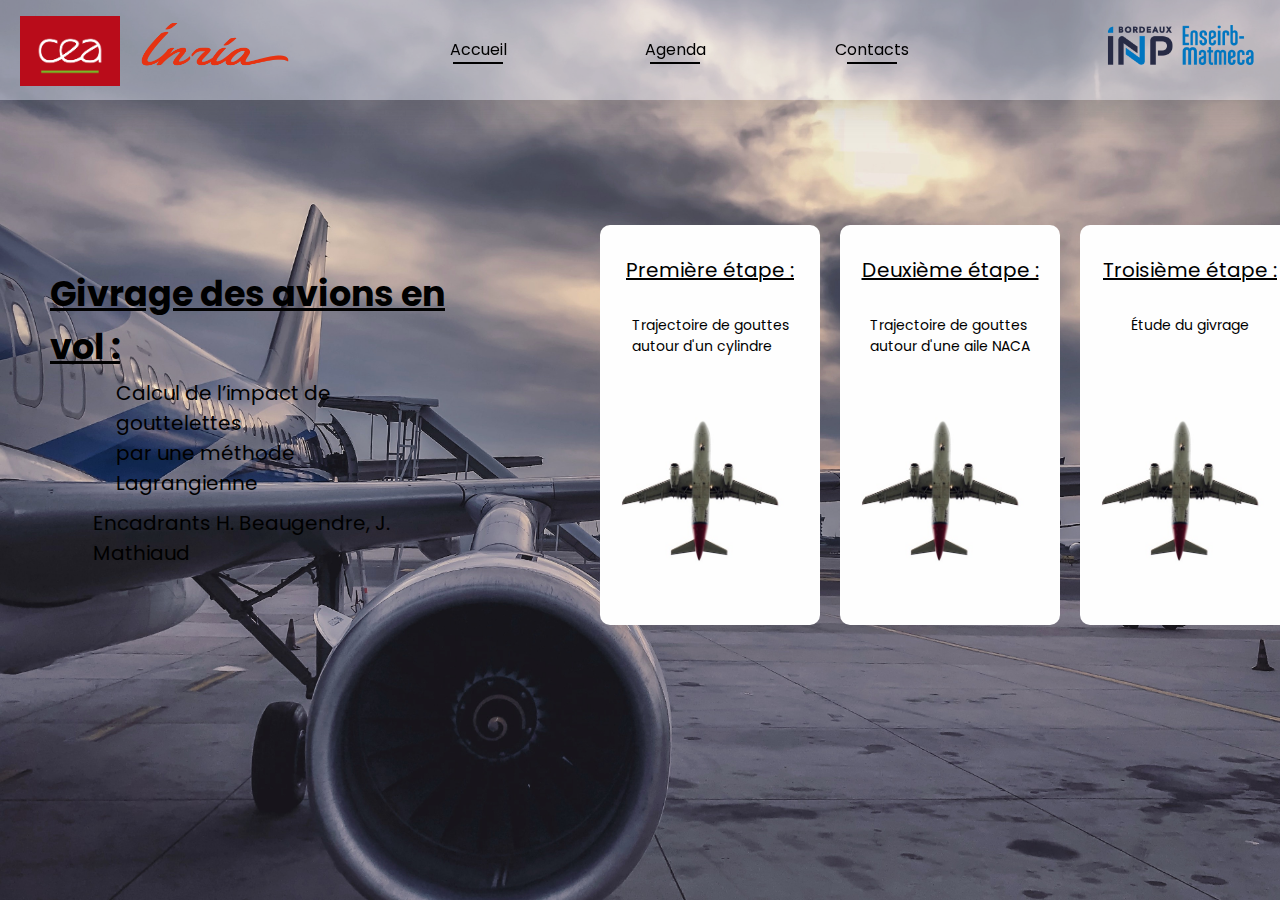
==== index.html @ e5166c4a "Add files via upload" ====
<!DOCTYPE html>

<html>

    <head>

        <meta charset="UTF-8">
        <link rel="stylesheet" href="style.css">
        <title>Accueil - Givrage</title>

    </head>

    <body>


        <div class="all">

            <div class="nav">

                <ul class="logo_2">
                    <a href="index.html"><div class="logo_cea"></div></a>
                    <a href="index.html"><div class="logo_inria"></div></a>
                </ul>

                <ul class="milieu">
                    <ul class="normal">
                        <a href="./index.html"><li>Accueil</li></a>
                        <div class="trait"></div>
                    </ul>
                    <ul class="particulier">  
                        <a href="./Agenda/index.html"><li>Agenda</li></a>
                        <div class="trait"></div>
                    </ul>
                    <ul class="normal">
                        <a href="./Contacts/index.html"><li>Contacts</li></a>
                        <div class="trait"></div>
                    </ul>

                </ul>

                
                <a href="index.html"><div class="logo"></div></a>
                
            </div>


            <div class="etapes">


                <div class="titre">
                    <div class="gros">
                        Givrage des avions en vol : 
                    </div>
                    <div class="fit">
                        Calcul de l’impact de gouttelettes 
                        <br> par une méthode Lagrangienne 
                    </div>
                    <div class="encadrant">
                        Encadrants H. Beaugendre, J. Mathiaud
                    </div>

                </div>

                <ul class="milieu_haut">

                    <a href="./premiere_etape/index.html"><div class="espace">
                        <div class="cas">Première étape : </div>
                        <div class="ecriture">
                            Trajectoire de gouttes <br> autour d'un cylindre
                        </div>
                    </div></a>
                    <a href="./deuxieme_etape/index.html"><div class="espace">
                        <div class="cas">Deuxième étape :</div>
                        <div class="ecriture">
                            Trajectoire de gouttes <br> autour d'une aile NACA 
                        </div>
                    </div></a>
                    <a href="./troisieme_etape/index.html"><div class="espace">
                        <div class="cas">Troisième étape :</div>
                        <div class="ecriture">
                            Étude du givrage<br>  
                        </div>
                    </div></a>

                </ul>



            </div>


        </div>





    </body>


</html>
---- style.css ----
@import url('https://fonts.googleapis.com/css2?family=Poppins&display=swap');
@import url('https://fonts.googleapis.com/css2?family=Dancing+Script&display=swap');
@import url('https://fonts.googleapis.com/css2?family=Lato:wght@300&display=swap');

*{
    padding: 0; 
    margin: 0; 
}

body{
    scroll-behavior: smooth;
    background-image: url("./asset/avion.jpg");  
    background-size: cover;
    background-position:top; 
    background-repeat: no-repeat;
    position: relative;

}

li{

    list-style-type: none;
}

a{
    text-decoration: none;
}


.nav{
    position: fixed;
    display: flex;
    align-items: center;
    justify-content: space-between;
    height: 100px;
    width: 100%;
    background-color: rgba(0, 255, 255, 0);
    transition: width 0.5s, height 1s, background-color 0.4s, transform 0.5s;
    z-index: 1000;


}

.nav li{
    color : black; 
}

.nav:hover{
    background-color: rgba(237, 242, 255, 0.416);
    box-shadow: 2px 8px 32px rgba(91, 88, 88, 0.21);

}

.all{

    height: 100vh;

}

.avion{
    width: 100%;
    height: 100vh;
}

.logo{
    
    width: 200px;
    height: 100px;

    margin-left: 20px;
    margin-bottom: 70px;
    background-image: url("./asset/Logo_ENSEIRB-MATMECA-Bordeaux_INP.svg.png");  
    background-size: cover;
    background-repeat: no-repeat;

}

.milieu{
    display: flex;
    flex-direction: row;
}

.milieu li{
    font-family: 'Poppins', sans-serif;

}

.milieu .normal{
    display: flex;
    flex-direction: column;
    justify-content: center;
    align-items: center;
    width: 70px;
    margin : 5px 50px; 
    padding: 8px 9px;
    border-radius: 20px 0px 20px 0px;
    transition: width 0.5s, height 1s, background-color 0.4s, transform 0.5s;

}

.particulier{
    display: flex;
    flex-direction: column;
    justify-content: center;
    align-items: center;
    width: 70px;
    margin : 5px 50px; 
    border-radius: 20px 0px 20px 0px;
    padding: 8px 18px;
    transition: width 0.5s, height 1s, background-color 0.9s, transform 0.5s;

    
}

.milieu ul:hover{
    background-color: rgba(113, 113, 113, 0.569);

}

.trait{
    background-color: black;
    height: 2px;
    width: 50px;
}



.logo_2{
    display: flex;
    flex-direction: row;
}

.logo_cea{
    
    width: 100px;
    height: 70px;

    margin-left: 20px;
    margin-bottom: 13px;
    background-image: url("./asset/CEA_logo_nouveau.svg.png");  
    background-size: cover;
    background-position: center;
    margin-top: 15px;

}


.logo_inria{
    
    width: 150px;
    height: 70px;

    margin-left: 20px;
    margin-bottom: 13px;
    background-image: url("./asset/Inr_logo_fr_rouge.png");  
    background-size: cover;
    background-position: center;
    margin-top: 15px;


}

.etapes{
    padding-top: 150px;

    display: flex ;
    flex-direction: row;
    justify-content: space-between; 
    align-items: center;
}



.milieu_haut{
    display: flex;
    flex-direction: row;
    height: 400px;
    width: 50%;
    margin: 70px 50px;
}

.titre{

    font-family: 'Poppins', sans-serif;
    display: flex;
    flex-direction: column;
    margin: 0 50px;
    color: rgb(0, 0, 0);
    
}
.gros{
    font-size: 35px;
    font-weight: bold;
    text-decoration: underline;
}

.fit{
    font-size: 20px;
    padding: 5px 66px;
}

.encadrant{
    font-size: 20px;
    padding: 5px 43px;
}


.espace{

    margin: 5px 10px;
    height: 400px;
    width: 220px;
    background-image: url("./asset/pexels-isabella-mendes-348481.jpg");  
    background-size: cover;
    background-position:top; 
    background-position: center;

    border-radius: 10px 10px 10px 10px;

    transition: width 0.5s, height 1s, box-shadow 0.9s, transform 0.5s, border-radius 0.5s;

    display: flex;
    align-items: center;
    flex-direction: column;

}





.espace:hover{
    box-shadow:-9px 5px 19px rgba(79, 79, 79, 0.95);
    border-radius: 50px 10px 50px 10px;

}


.ecriture{
    display: flex;
    color: black;
    font-family: 'Poppins', sans-serif;
    font-size: 14px;
    margin-top: 30px;
}
.cas{
    display: flex;
    color: black;
    font-family: 'Poppins', sans-serif;
    font-size: 20px;
    margin-top: 30px; 
    text-decoration: underline;
}




.projet{

    font-family: 'Poppins', sans-serif;

    font-size: 30px;
    line-height: 3.875rem;

    margin : 0 80px; 
    text-transform: uppercase;
    color: rgb(1, 1, 26);

}
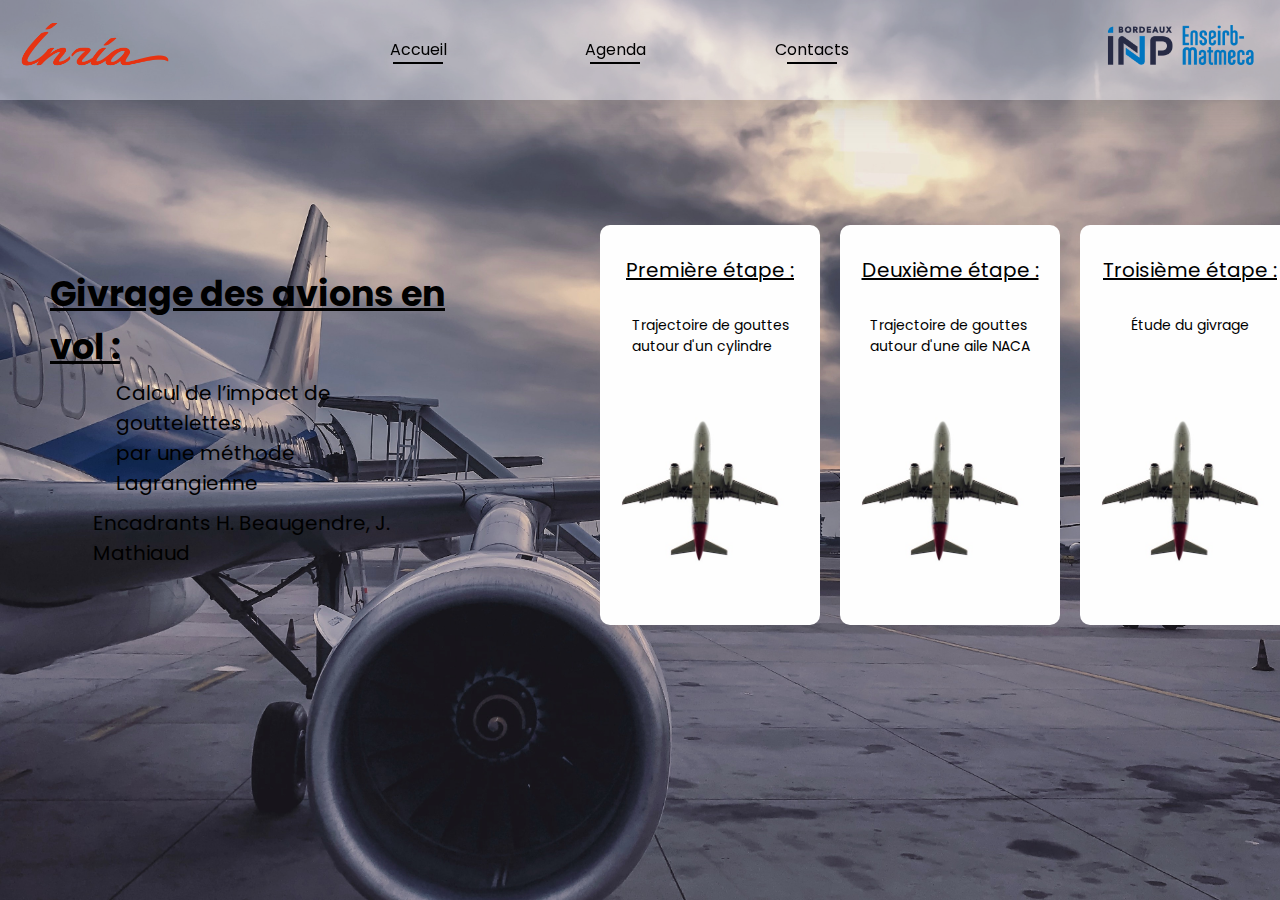
==== commit d5fb07eb: "Correction Logo" ====
--- a/index.html
+++ b/index.html
@@ -18,7 +18,6 @@
             <div class="nav">
 
                 <ul class="logo_2">
-                    <a href="index.html"><div class="logo_cea"></div></a>
                     <a href="index.html"><div class="logo_inria"></div></a>
                 </ul>
 
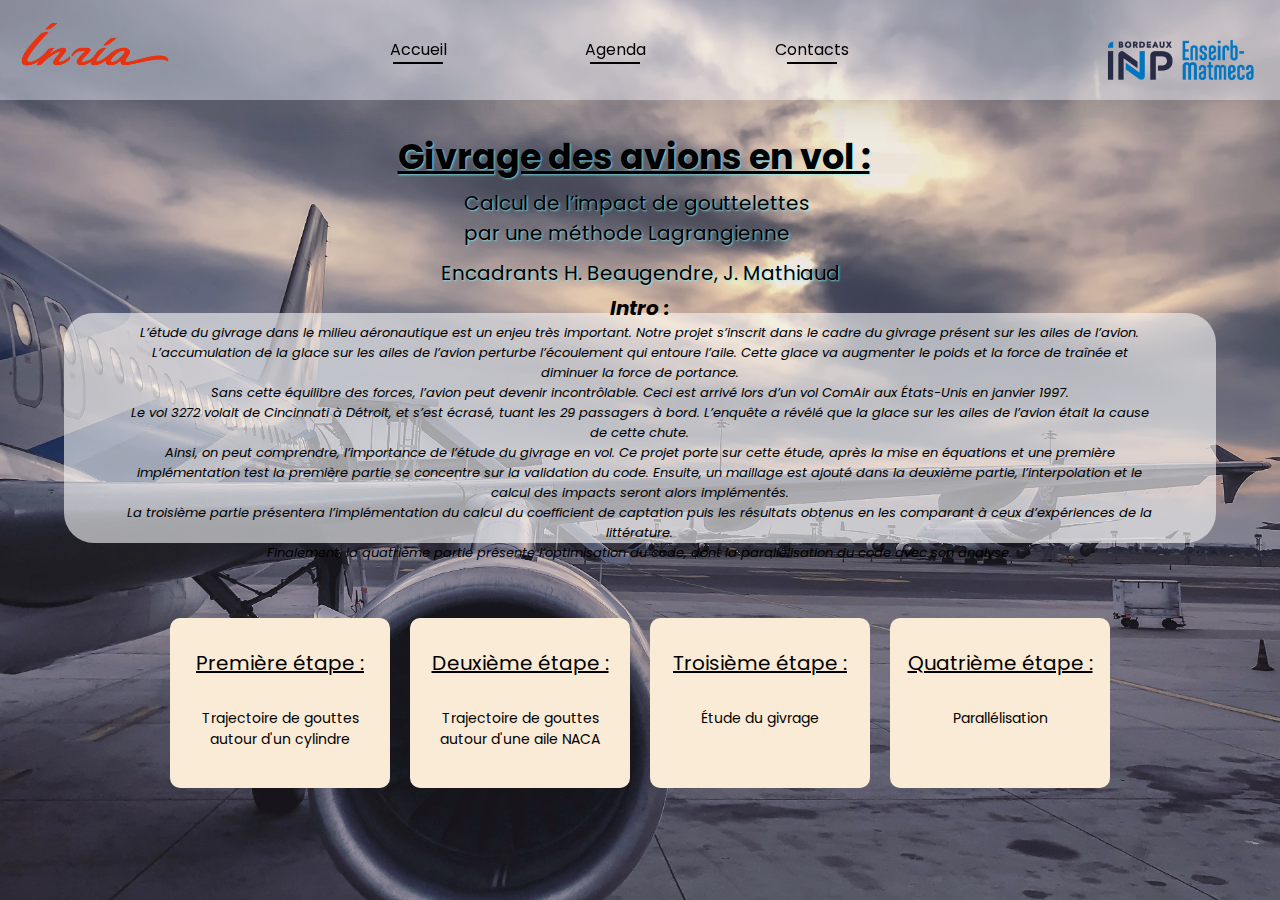
==== commit 10157d62: "Presque fini la deuxième page" ====
--- a/index.html
+++ b/index.html
@@ -60,6 +60,28 @@
 
                 </div>
 
+
+                <div class="intro">
+                    
+                    <div class="text-intro">
+                        Intro : 
+                    </div>
+                    <div class="texte">
+
+                        L’étude du givrage dans le milieu aéronautique est un enjeu très important. Notre projet s’inscrit dans le cadre du givrage présent sur les ailes de l’avion.</br>
+                        L’accumulation de la glace sur les ailes de l’avion perturbe l’écoulement qui entoure l’aile. Cette glace va augmenter le poids et la force de traînée et diminuer la force de portance. </br>
+                        Sans cette équilibre des forces, l’avion peut devenir incontrôlable. Ceci est arrivé lors d’un vol ComAir aux États-Unis en janvier 1997. </br>
+                        Le vol 3272 volait de Cincinnati à Détroit, et s’est écrasé, tuant les 29 passagers à bord. L’enquête a révélé que la glace sur les ailes de l’avion était la cause de cette chute. </br>
+                        Ainsi, on peut comprendre, l’importance de l’étude du givrage en vol. Ce projet porte sur cette étude, après la mise en équations et une première implémentation test la première partie se concentre 
+                        sur la validation du code. Ensuite, un maillage est ajouté dans la deuxième partie, l’interpolation et le calcul des impacts seront alors implémentés. </br>
+                        La troisième partie présentera l’implémentation du calcul du coefficient de captation puis les résultats obtenus en les comparant à ceux d’expériences de la littérature. </br>
+                        Finalement, la quatrième partie présente l’optimisation du code, dont la parallélisation du code avec son analyse. </br>
+
+                    </div>
+
+                </div>
+
+
                 <ul class="milieu_haut">
 
                     <a href="./premiere_etape/index.html"><div class="espace">
@@ -68,18 +90,28 @@
                             Trajectoire de gouttes <br> autour d'un cylindre
                         </div>
                     </div></a>
+
                     <a href="./deuxieme_etape/index.html"><div class="espace">
                         <div class="cas">Deuxième étape :</div>
                         <div class="ecriture">
                             Trajectoire de gouttes <br> autour d'une aile NACA 
                         </div>
                     </div></a>
+
                     <a href="./troisieme_etape/index.html"><div class="espace">
                         <div class="cas">Troisième étape :</div>
                         <div class="ecriture">
                             Étude du givrage<br>  
                         </div>
                     </div></a>
+
+                    <a href="./parallelisation/index.html"><div class="espace">
+                        <div class="cas">Quatrième étape :</div>
+                        <div class="ecriture">
+                            Parallélisation<br>  
+                        </div>
+                    </div></a>
+
 
                 </ul>
 
--- a/style.css
+++ b/style.css
@@ -68,7 +68,7 @@
     height: 100px;
 
     margin-left: 20px;
-    margin-bottom: 70px;
+    margin-bottom: 40px;
     background-image: url("./asset/Logo_ENSEIRB-MATMECA-Bordeaux_INP.svg.png");  
     background-size: cover;
     background-repeat: no-repeat;
@@ -161,22 +161,22 @@
 }
 
 .etapes{
-    padding-top: 150px;
-
+    padding-top: 120px;
     display: flex ;
+    flex-direction: column;
+    justify-content: space-between; 
+    align-items: center;
+}
+
+
+
+.milieu_haut{
+    display: flex;
     flex-direction: row;
-    justify-content: space-between; 
-    align-items: center;
-}
-
-
-
-.milieu_haut{
-    display: flex;
-    flex-direction: row;
-    height: 400px;
-    width: 50%;
-    margin: 70px 50px;
+    justify-content: center;
+    height: 200px;
+    width: 100%;
+    margin-top: 70px;
 }
 
 .titre{
@@ -184,10 +184,17 @@
     font-family: 'Poppins', sans-serif;
     display: flex;
     flex-direction: column;
-    margin: 0 50px;
+    margin: 10px 50px;
     color: rgb(0, 0, 0);
-    
-}
+
+    
+}
+
+.titre div{
+    text-shadow:1px 1px 2px rgba(129, 249, 255, 0.76);
+}
+
+
 .gros{
     font-size: 35px;
     font-weight: bold;
@@ -208,9 +215,10 @@
 .espace{
 
     margin: 5px 10px;
-    height: 400px;
+    height: 170px;
     width: 220px;
-    background-image: url("./asset/pexels-isabella-mendes-348481.jpg");  
+    background-color: antiquewhite;
+    /* background-image: url("./asset/pexels-isabella-mendes-348481.jpg");   */
     background-size: cover;
     background-position:top; 
     background-position: center;
@@ -224,7 +232,6 @@
     flex-direction: column;
 
 }
-
 
 
 
@@ -242,7 +249,9 @@
     font-family: 'Poppins', sans-serif;
     font-size: 14px;
     margin-top: 30px;
-}
+    text-align: center;
+}
+
 .cas{
     display: flex;
     color: black;
@@ -270,3 +279,29 @@
 
 
 
+
+.intro{
+    background-color: rgba(244, 244, 244, 0.627);
+    width: 90%;
+    height: 230px;
+    display: flex;
+    flex-direction: column;
+    justify-content: center;
+    align-items: center;
+    margin-top: 10px;
+    border-radius: 30px;
+    font-style:italic;
+}
+
+.text-intro{
+    font-size: 20px;
+    font-family: "Poppins", sans-serif;
+    font-weight: bold;
+}
+
+.texte{
+    text-align: center;
+    width: 90%;
+    font-size: 13px;
+    font-family: "Poppins", sans-serif;
+}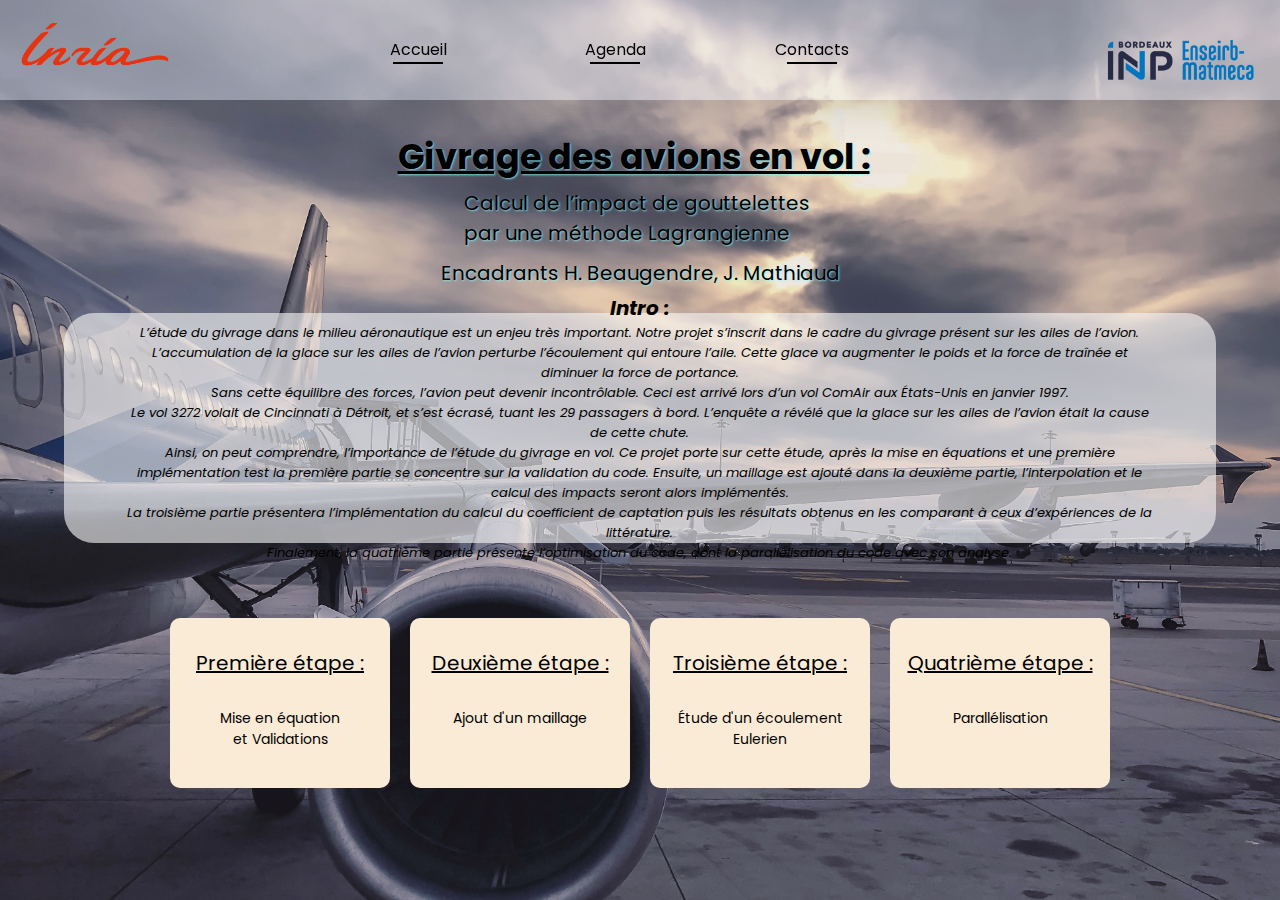
==== commit 39e5acd5: "A peu près tout bien fait" ====
--- a/index.html
+++ b/index.html
@@ -87,21 +87,21 @@
                     <a href="./premiere_etape/index.html"><div class="espace">
                         <div class="cas">Première étape : </div>
                         <div class="ecriture">
-                            Trajectoire de gouttes <br> autour d'un cylindre
+                            Mise en équation <br> et Validations
                         </div>
                     </div></a>
 
                     <a href="./deuxieme_etape/index.html"><div class="espace">
                         <div class="cas">Deuxième étape :</div>
                         <div class="ecriture">
-                            Trajectoire de gouttes <br> autour d'une aile NACA 
+                            Ajout d'un maillage  
                         </div>
                     </div></a>
 
                     <a href="./troisieme_etape/index.html"><div class="espace">
                         <div class="cas">Troisième étape :</div>
                         <div class="ecriture">
-                            Étude du givrage<br>  
+                            Étude d'un écoulement <br>  Eulerien
                         </div>
                     </div></a>
 
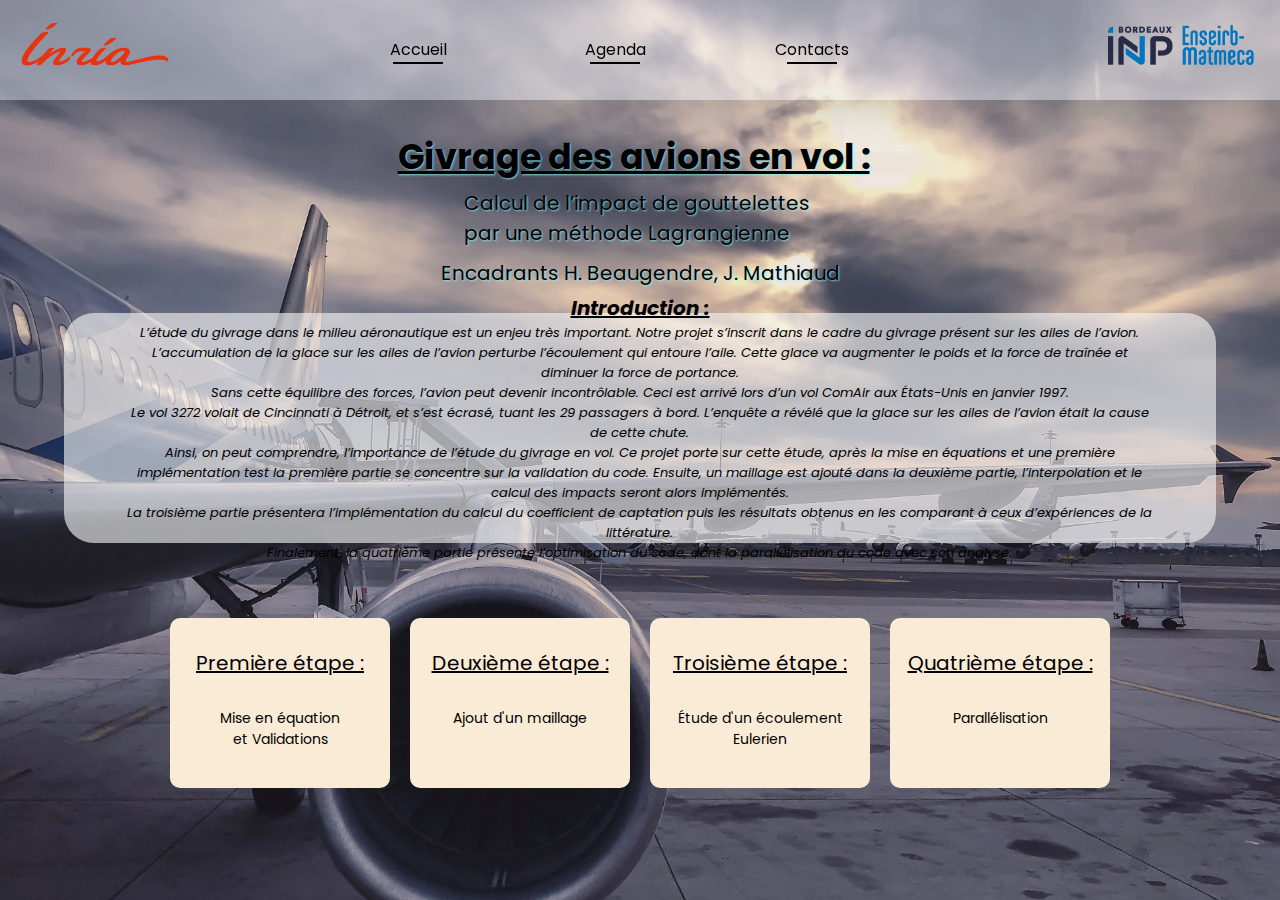
==== commit b58fb40d: "reglage de certain pb" ====
--- a/index.html
+++ b/index.html
@@ -64,7 +64,7 @@
                 <div class="intro">
                     
                     <div class="text-intro">
-                        Intro : 
+                        Introduction : 
                     </div>
                     <div class="texte">
 
--- a/style.css
+++ b/style.css
@@ -68,7 +68,7 @@
     height: 100px;
 
     margin-left: 20px;
-    margin-bottom: 40px;
+    margin-bottom: 70px;
     background-image: url("./asset/Logo_ENSEIRB-MATMECA-Bordeaux_INP.svg.png");  
     background-size: cover;
     background-repeat: no-repeat;
@@ -297,6 +297,7 @@
     font-size: 20px;
     font-family: "Poppins", sans-serif;
     font-weight: bold;
+    text-decoration: underline;
 }
 
 .texte{
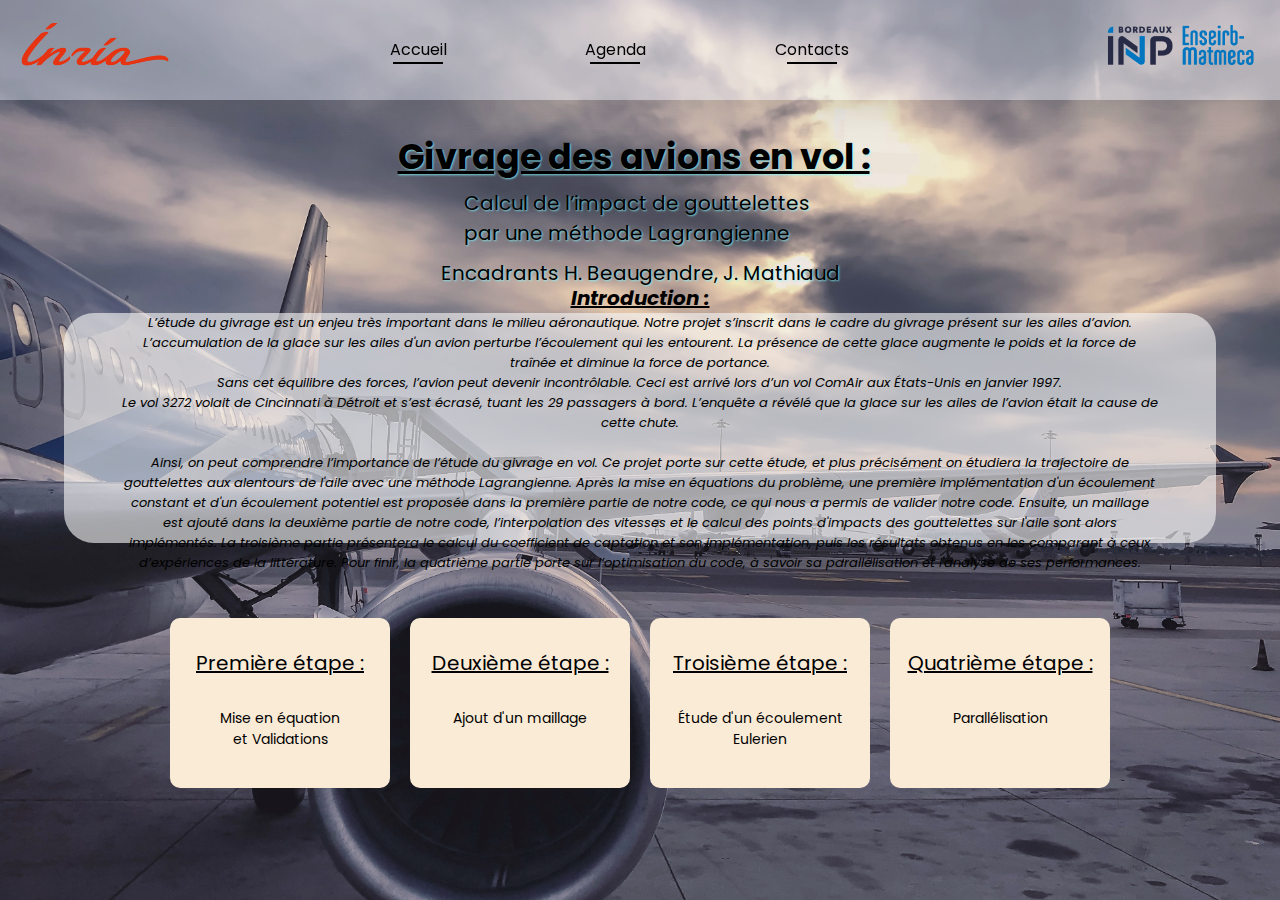
==== commit e9c11347: "orthographe et ajout d'explications" ====
--- a/index.html
+++ b/index.html
@@ -18,7 +18,7 @@
             <div class="nav">
 
                 <ul class="logo_2">
-                    <a href="index.html"><div class="logo_inria"></div></a>
+                    <a href="https://www.inria.fr/fr"><div class="logo_inria"></div></a>
                 </ul>
 
                 <ul class="milieu">
@@ -38,7 +38,7 @@
                 </ul>
 
                 
-                <a href="index.html"><div class="logo"></div></a>
+                <a href="https://www.bordeaux-inp.fr/fr"><div class="logo"></div></a>
                 
             </div>
 
@@ -68,14 +68,12 @@
                     </div>
                     <div class="texte">
 
-                        L’étude du givrage dans le milieu aéronautique est un enjeu très important. Notre projet s’inscrit dans le cadre du givrage présent sur les ailes de l’avion.</br>
-                        L’accumulation de la glace sur les ailes de l’avion perturbe l’écoulement qui entoure l’aile. Cette glace va augmenter le poids et la force de traînée et diminuer la force de portance. </br>
-                        Sans cette équilibre des forces, l’avion peut devenir incontrôlable. Ceci est arrivé lors d’un vol ComAir aux États-Unis en janvier 1997. </br>
-                        Le vol 3272 volait de Cincinnati à Détroit, et s’est écrasé, tuant les 29 passagers à bord. L’enquête a révélé que la glace sur les ailes de l’avion était la cause de cette chute. </br>
-                        Ainsi, on peut comprendre, l’importance de l’étude du givrage en vol. Ce projet porte sur cette étude, après la mise en équations et une première implémentation test la première partie se concentre 
-                        sur la validation du code. Ensuite, un maillage est ajouté dans la deuxième partie, l’interpolation et le calcul des impacts seront alors implémentés. </br>
-                        La troisième partie présentera l’implémentation du calcul du coefficient de captation puis les résultats obtenus en les comparant à ceux d’expériences de la littérature. </br>
-                        Finalement, la quatrième partie présente l’optimisation du code, dont la parallélisation du code avec son analyse. </br>
+                        L’étude du givrage est un enjeu très important dans le milieu aéronautique. Notre projet s’inscrit dans le cadre du givrage présent sur les ailes d’avion.</br>
+                        L’accumulation de la glace sur les ailes d'un avion perturbe l’écoulement qui les entourent. La présence de cette glace augmente le poids et la force de traînée et diminue la force de portance. </br>
+                        Sans cet équilibre des forces, l’avion peut devenir incontrôlable. Ceci est arrivé lors d’un vol ComAir aux États-Unis en janvier 1997. </br>
+                        Le vol 3272 volait de Cincinnati à Détroit et s’est écrasé, tuant les 29 passagers à bord. L’enquête a révélé que la glace sur les ailes de l’avion était la cause de cette chute. </br> </br>
+
+                        Ainsi, on peut comprendre l’importance de l’étude du givrage en vol. Ce projet porte sur cette étude, et plus précisément on étudiera la trajectoire de gouttelettes aux alentours de l'aile avec une méthode Lagrangienne. Après la mise en équations du problème, une première implémentation d'un écoulement constant et d'un écoulement potentiel est proposée dans la première partie de notre code, ce qui nous a permis de valider notre code. Ensuite, un maillage est ajouté dans la deuxième partie de notre code, l’interpolation des vitesses et le calcul des points d'impacts des gouttelettes sur l'aile sont alors implémentés. La troisième partie présentera le calcul du coefficient de captation et son implémentation, puis les résultats obtenus en les comparant à ceux d’expériences de la littérature. Pour finir, la quatrième partie porte sur l’optimisation du code, à savoir sa parallélisation et l'analyse de ses performances. </br>
 
                     </div>
 
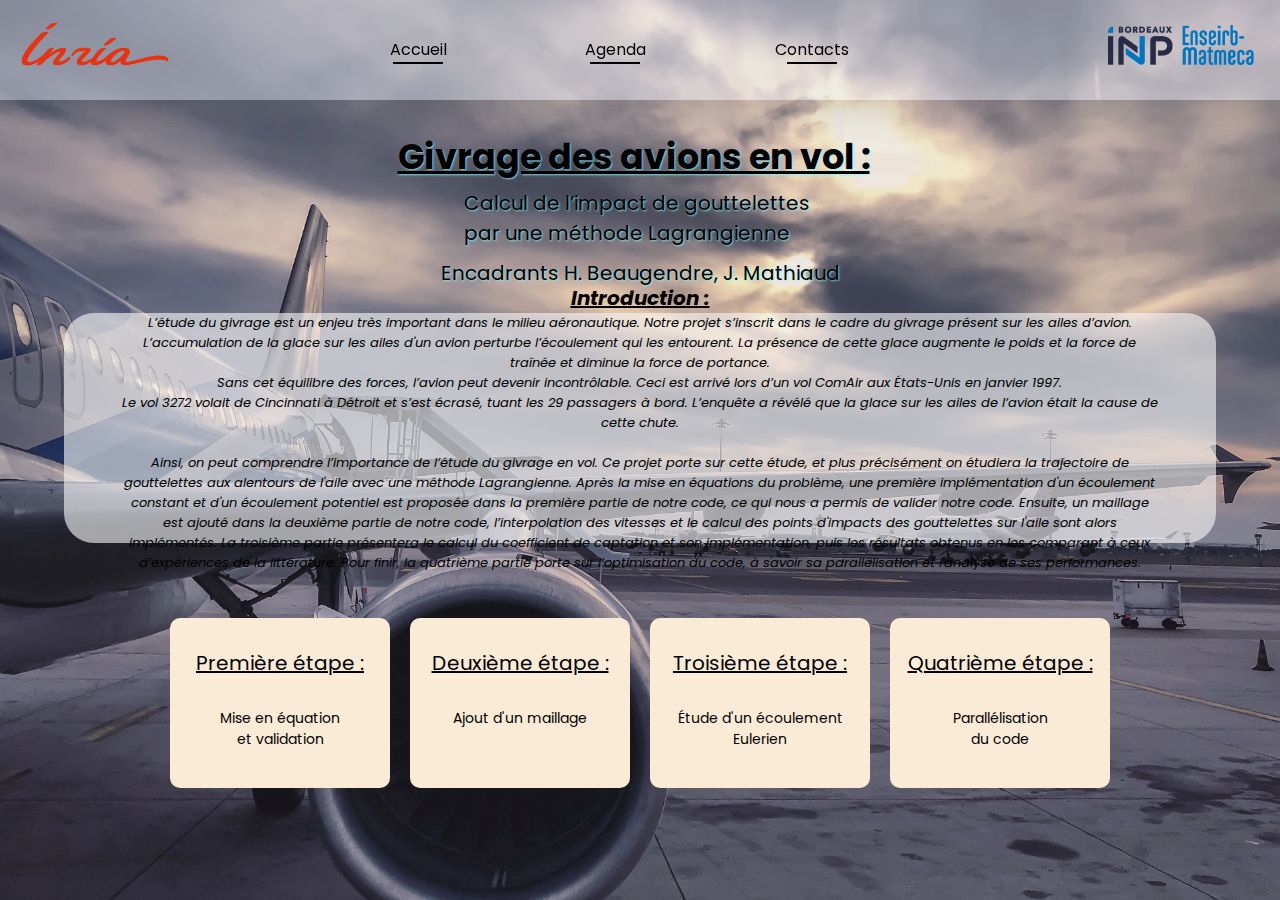
==== commit a772dc99: "petit rajout" ====
--- a/index.html
+++ b/index.html
@@ -85,7 +85,7 @@
                     <a href="./premiere_etape/index.html"><div class="espace">
                         <div class="cas">Première étape : </div>
                         <div class="ecriture">
-                            Mise en équation <br> et Validations
+                            Mise en équation <br> et validation
                         </div>
                     </div></a>
 
@@ -106,7 +106,7 @@
                     <a href="./parallelisation/index.html"><div class="espace">
                         <div class="cas">Quatrième étape :</div>
                         <div class="ecriture">
-                            Parallélisation<br>  
+                            Parallélisation<br> du code
                         </div>
                     </div></a>
 
